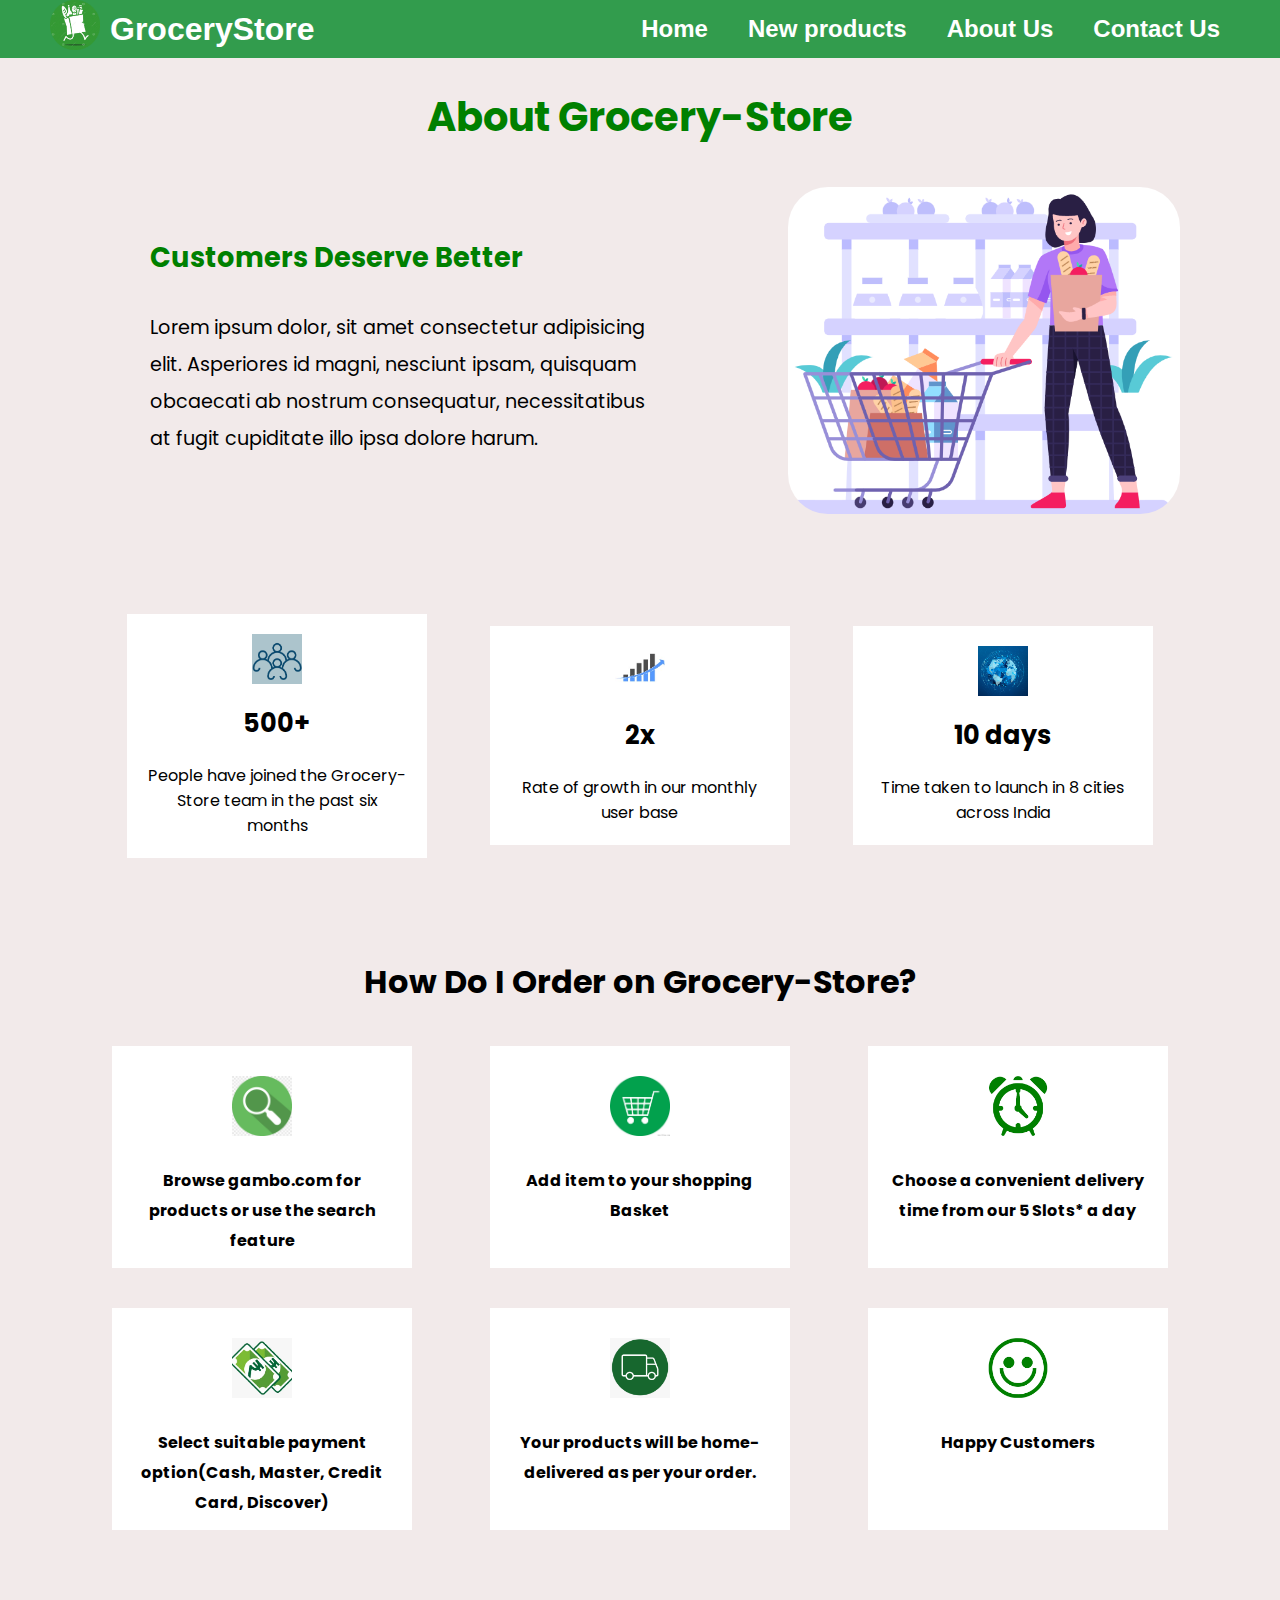
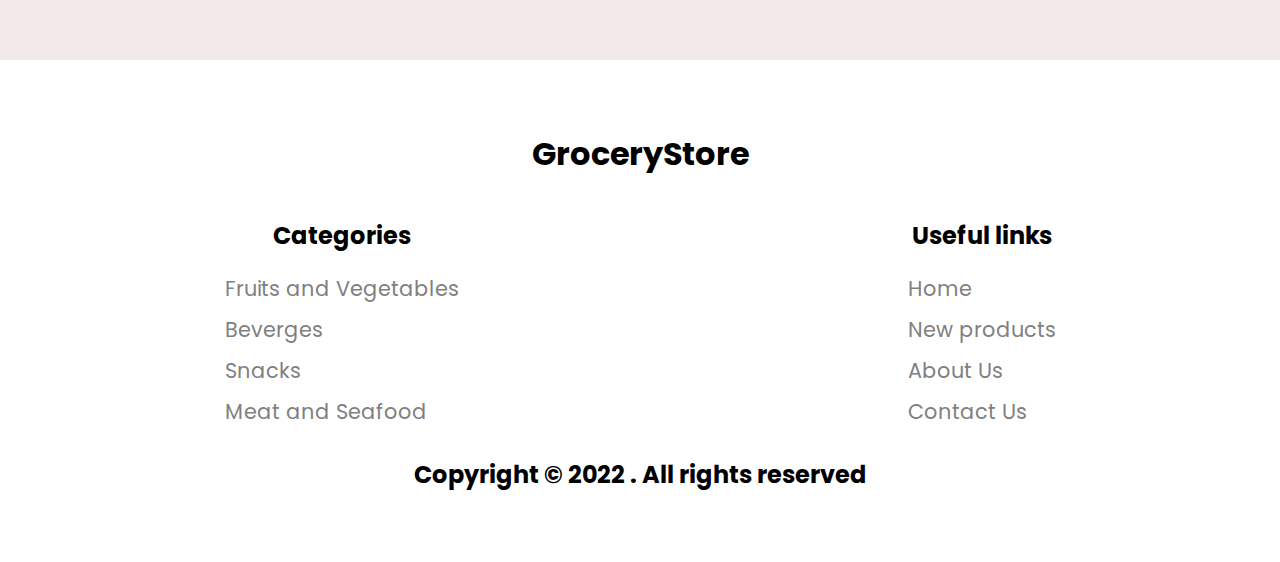
==== aboutus.html @ ff95d184 "completed version one of website" ====
<html>

<head>
  <title>Grocery-Store</title>
  <link rel="stylesheet" href="./aboutus.css">
</head>

<body>
  <ul class="navbar">
    <div class="logo">
      <li>
        <a href=""><img src="./logo2.png" alt="" /></a>
      </li>
      <li>GroceryStore</li>
    </div>

    <div class="navbar-links">
      <li>
        <a href="./index.html">Home</a>
      </li>
      <li>
        <a href="./newproduct.html">New products</a>
      </li>
      <li><a href="./aboutus.html">About Us</a></li>
      <li><a href="./contactus.html">Contact Us</a></li>
    </div>
  </ul>
  </div>
  <hr />



  <!-- header section  -->
  <div class="main-heading">
    <h1>About Grocery-Store</h1>
  </div>
  <div class="header-container">
    <div class="header-text">
      <h2>Customers Deserve Better

      </h2>
      <p>Lorem ipsum dolor, sit amet consectetur adipisicing elit. Asperiores id magni, nesciunt ipsam, quisquam
        obcaecati ab nostrum consequatur, necessitatibus at fugit cupiditate illo ipsa dolore harum.</p>
    </div>
    <div class="header-img">
      <img src="./aboutusimg/headerimg.png" alt="">
    </div>
  </div>



  <!-- middle section  -->



  <div class="mid-section">
    <div>
      <img src="./aboutusimg/team.png" alt="">
      <h4>500+</h4>
      <p>People have joined the Grocery-Store team in the past six months

      </p>
    </div>
    <div>
      <img src="./aboutusimg/growth.jpg" alt="">
      <h4>2x</h4>
      <p>
        Rate of growth in our monthly user base
      </p>
    </div>
    <div>
      <img src="aboutusimg/globe.jpg" alt="">
      <h4>10 days
      </h4>
      <p>Time taken to launch in 8 cities across India
      </p>
    </div>
  </div>
<!-- info about ordering products section  -->
<div class="info-section">
  <h2>How Do I Order on Grocery-Store?

  </h2>
  <div class="info-container">

    <div>
      <img src="./aboutusimg/search.jpg" alt="">
      <p>Browse gambo.com for products or use the search feature
      </p>
    </div>
    <div>
      <img src="./aboutusimg/cart.jpg" alt="">
      <p>Add item to your shopping Basket
      </p>
    </div>
    <div>
      <img src="./aboutusimg/clock.png" alt="">
      <p>Choose a convenient delivery time from our 5 Slots* a day
      </p>
    </div>
    <div>
      <img src="./aboutusimg/money.jpg" alt="">
      <p>Select suitable payment option(Cash, Master, Credit Card, Discover)
      </p>
    </div>
    <div>
      <img src="./aboutusimg/truck.png" alt="">
      <p>Your products will be home-delivered as per your order.
      </p>
    </div>
    <div>
      <img src="./aboutusimg/smile.png" alt="">
      <p>Happy Customers
      </p>
    </div>
  </div>
</div>


<!-- footer section  -->
<footer>
  <h1>GroceryStore</h1>
  <div>
    <div class="footer-categories">
      <h2>Categories</h2>
      <li>Fruits and Vegetables</li>
      <li>Beverges</li>
      <li>Snacks</li>
      <li>Meat and Seafood</li>
    </div>
    <div class="footer-links">
      <h2>Useful links</h2>
      <li>
        <a href="./index.html">Home</a>
      </li>
      <li>
        <a href="./newproduct.html">New products</a>
      </li>
      <li><a href="./aboutus.html">About Us</a></li>
      <li><a href="./contactus.html">Contact Us</a></li>
    </div>
  </div>

  <h2>Copyright &copy; 2022 . All rights reserved</h2>
</footer>

</body>

</html>
---- aboutus.css ----
@import url('https://fonts.googleapis.com/css2?family=Poppins:wght@200;300;400;500;600;700&display=swap');

* {
  margin: 0;
  padding: 0;
  font-family: "Poppins", sans-serif;
}

hr {
  height: 2px;
  color: black;
}

body {
  background-color: rgb(242, 234, 234);
}

/* adding styles to navbar  */
.navbar {
  z-index: 2;
  display: flex;
  position: fixed;
  top: 0;
  left: 0;
  right: 0;
  align-items: center;
  justify-content: space-between;
  background-color: rgb(50, 156, 77);
  padding: 0px 40px;
}

.navbar li {
  list-style-type: none;
}

.navbar li a {
  text-decoration: none;
}

.navbar-links {
  display: flex;
}

.navbar-links li a {
  color: white;
  font-size: 1.5rem;
  font-weight: bold;
  padding: 0px 20px;
  font-family: "Roboto", sans-serif;
}

.logo {
  display: flex;
  align-items: center;
}

.logo img {
  width: 50px;
  margin: 0px 10px;
}

.logo li {
  color: white;
  font-weight: bold;
  font-size: 2rem;
  font-family: "Roboto", sans-serif;
}

/* adding styles to header  */

.main-heading {
  margin-top: 83px;
  text-align: center;
  margin-bottom: 40px;
  color: green;
}

.main-heading h1 {
  font-size: 2.5rem;

}

.header-container {
  display: flex;
  justify-content: space-around;
  width: 90%;
  margin: auto;
}

.header-text {
  width: 50%;
  text-align: left;
  margin: 20px;
}

.header-text h2 {
  margin: 30px;
  font-size: 1.7rem;
  color: green;
}

.header-text p {
  margin: 30px;
  font-size: 1.2rem;
  line-height: 37px;
}


.header-img {
  width: 34%;
}

.header-img img {
  width: 100%;
  border-radius: 40px;
}


/* adding styles to middle section  */
.mid-section {
  display: flex;
  align-items: center;
  justify-content: space-evenly;
  width: 90%;
  margin: 100px auto;
}

.mid-section div {
  width: 26%;
  background: white;
}

.mid-section div img {
  display: block;
  width: 50px;
  margin: 20px auto;
}

.mid-section div h4 {
  font-size: 1.6rem;
  text-align: center;
  padding: 20px;
  padding-top: 0;
}

.mid-section div p {
  text-align: center;
  padding: 20px;
  padding-top: 0;
}


/* adding styles to info section ordering info section  */
.info-section h2{
  text-align: center;
  font-size: 2rem;
}
.info-container{

  display: flex;
  flex-wrap: wrap;
  align-items: center;
  justify-content: space-evenly;
  width: 90%;
  margin: 100px auto;
  margin-top: 30px;

}
.info-container div{
  width: 26%;
  background: white;
  margin:30px;
  margin-top:10px;
  height: 222px;
}
.info-container div img{
  display: block;
  width: 60px;
  margin: 30px auto;
}

.info-container p{
  text-align: center;
  padding: 20px;
  padding-top: 0;
  font-weight: bold;
  line-height: 30px;
}


/* adding styles to footer  */
footer {
  padding:50px 0px;
  font-family: "Ubuntu", sans-serif;
  background:white;
  
}
footer > div {
  display: flex;
  align-items: center;
  justify-content: space-around;
}

footer h2 ,footer h1{
  text-align: center;
  font-size: 1.5rem;
  margin: 20px 0px;
}
footer li{
  list-style: none;
  margin: 10px 0px;
  font-size: 1.3rem;
  color:gray
}
footer a{
  text-decoration: none;
  font-size: 1.3rem;
  color:gray;
}
footer h1{
  font-size: 2rem;
}
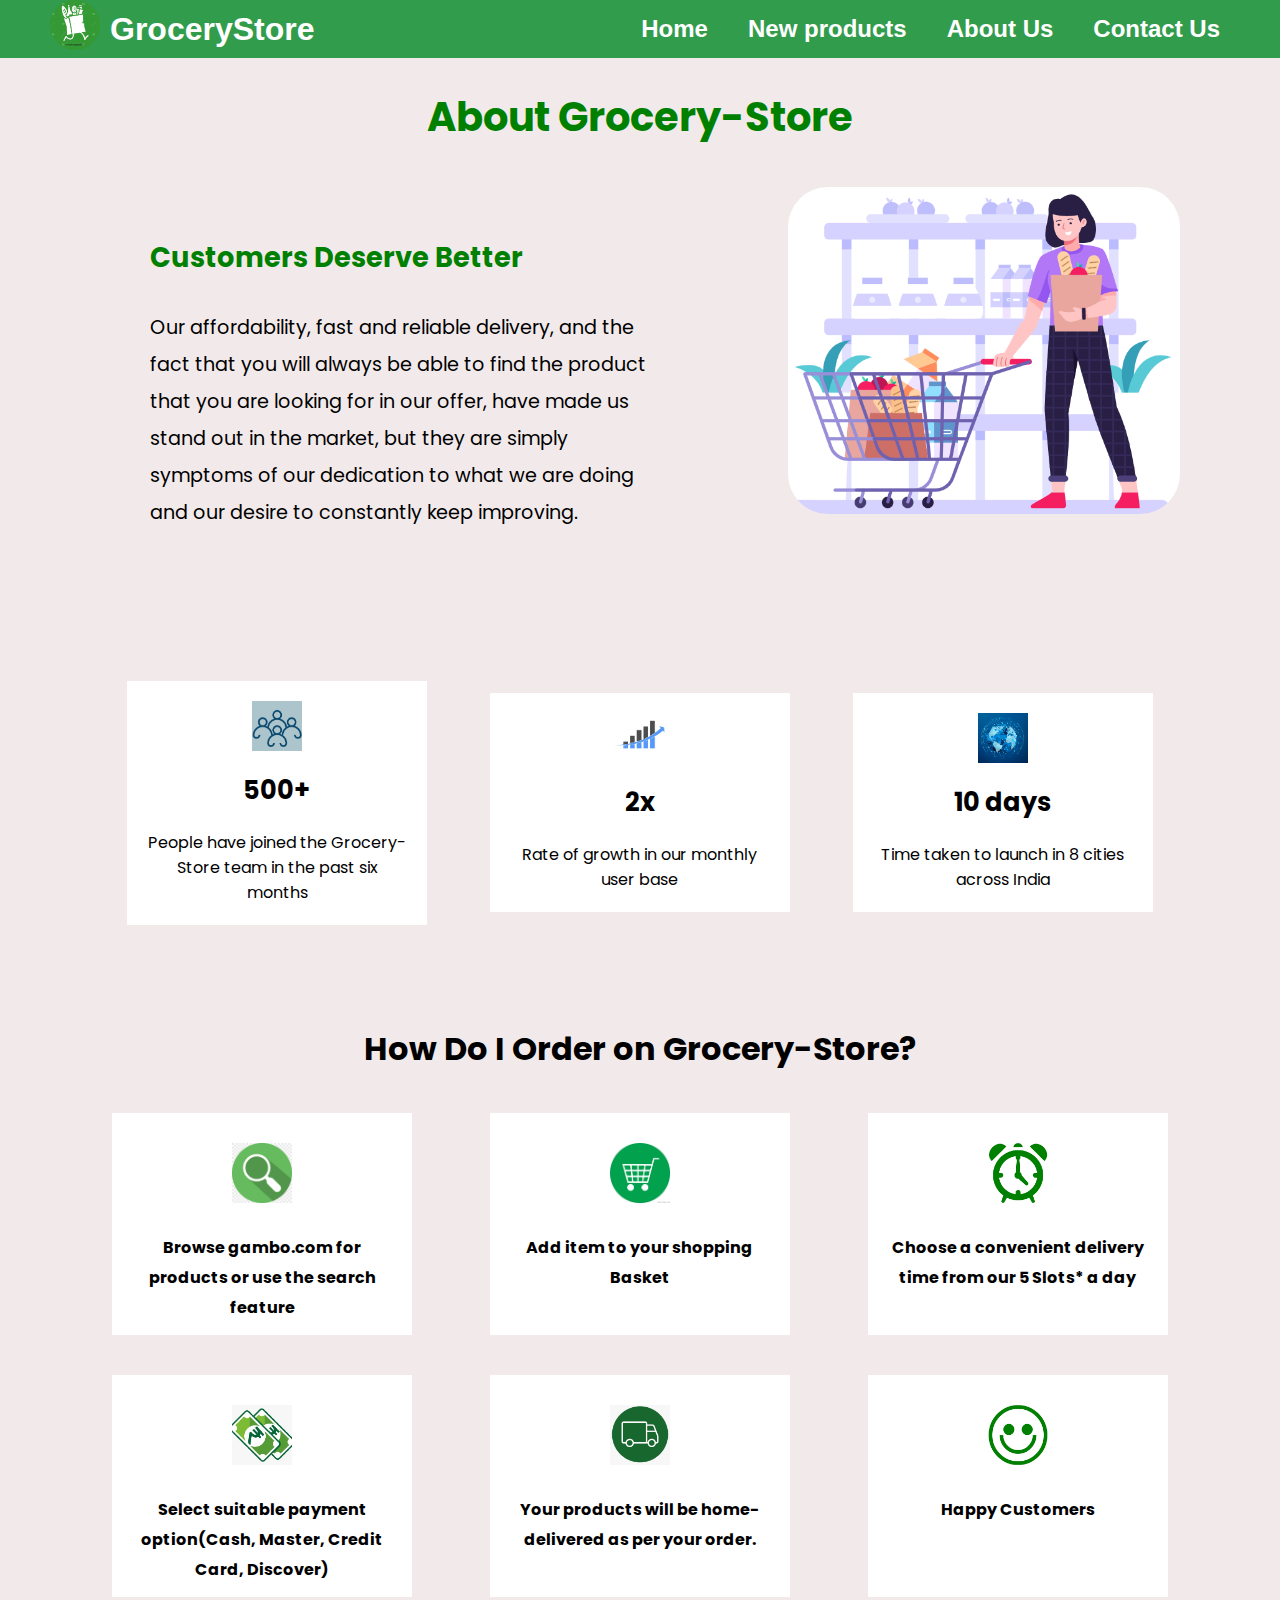
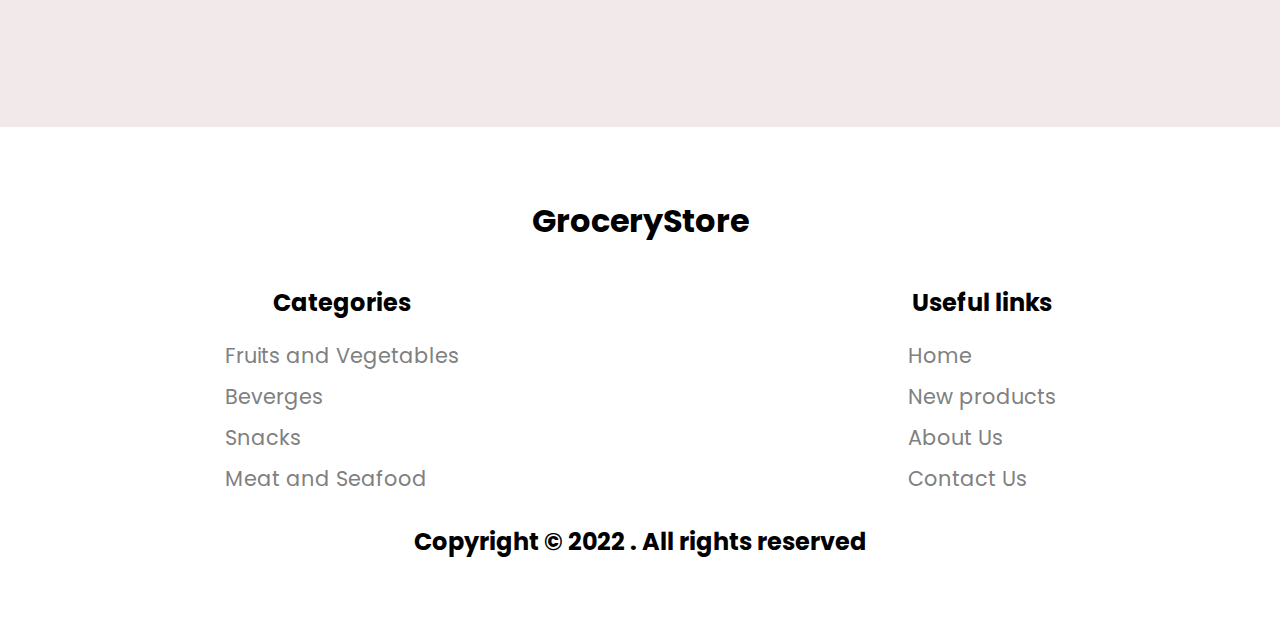
==== commit 7390d7ba: "made some changes in aboutsus and contact us page" ====
--- a/aboutus.html
+++ b/aboutus.html
@@ -39,8 +39,11 @@
       <h2>Customers Deserve Better
 
       </h2>
-      <p>Lorem ipsum dolor, sit amet consectetur adipisicing elit. Asperiores id magni, nesciunt ipsam, quisquam
-        obcaecati ab nostrum consequatur, necessitatibus at fugit cupiditate illo ipsa dolore harum.</p>
+      <p>Our affordability, fast and reliable delivery, and the fact that you will
+        always be able to find the product that you are looking for in our offer, have
+        made us stand out in the market, but they are simply symptoms of our
+        dedication to what we are doing and our desire to constantly keep improving.
+        </p>
     </div>
     <div class="header-img">
       <img src="./aboutusimg/headerimg.png" alt="">
--- a/aboutus.css
+++ b/aboutus.css
@@ -14,7 +14,9 @@
 body {
   background-color: rgb(242, 234, 234);
 }
-
+button{
+  cursor: pointer;
+}
 /* adding styles to navbar  */
 .navbar {
   z-index: 2;
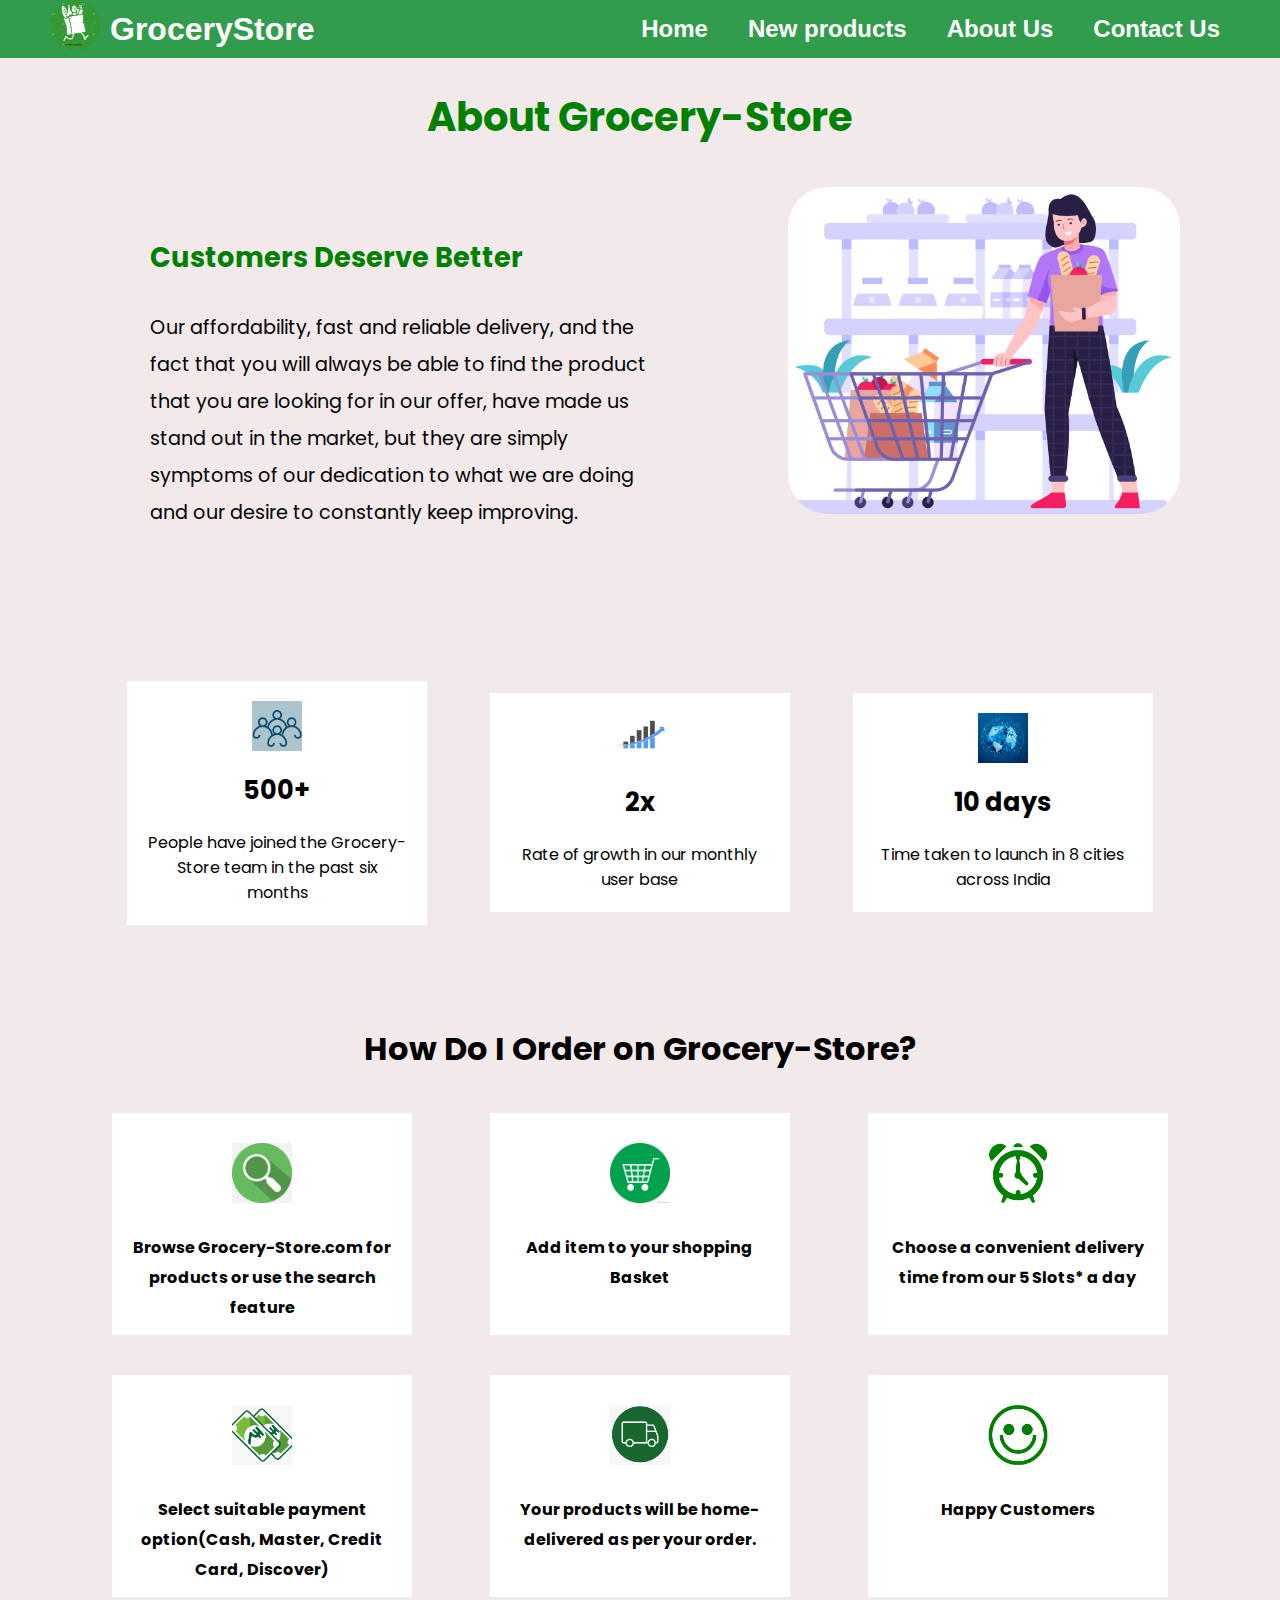
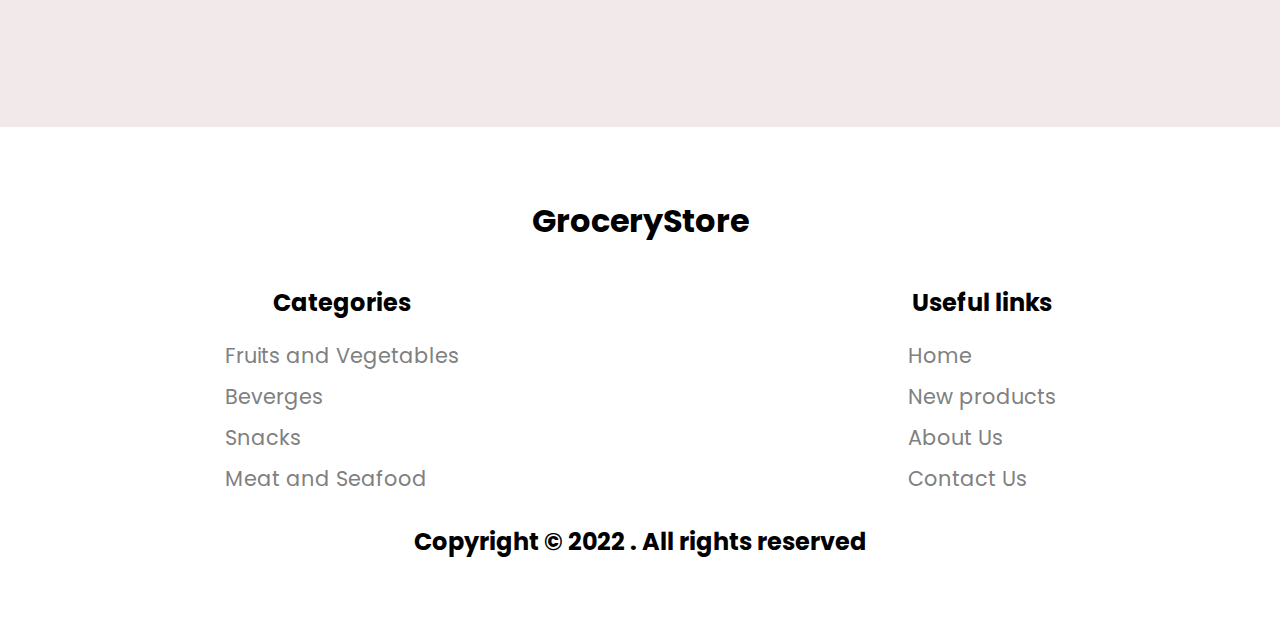
==== commit cfc873c3: "..." ====
--- a/aboutus.html
+++ b/aboutus.html
@@ -88,7 +88,7 @@
 
     <div>
       <img src="./aboutusimg/search.jpg" alt="">
-      <p>Browse gambo.com for products or use the search feature
+      <p>Browse Grocery-Store.com for products or use the search feature
       </p>
     </div>
     <div>
